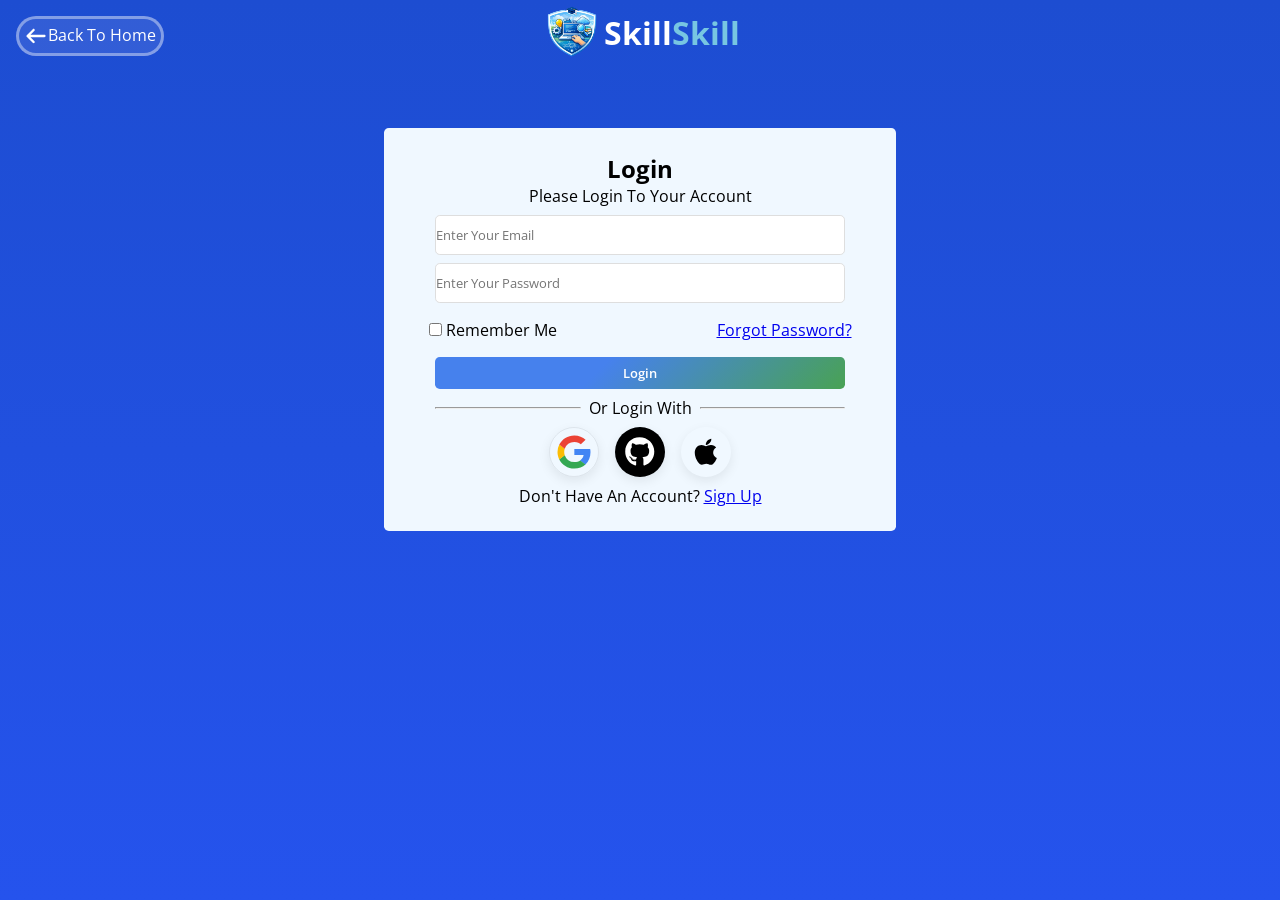
==== authentication/login.html @ 184a4eed "first commit" ====
<!doctype html>
<html lang="en">
  <head>
    <meta charset="UTF-8" />
    <meta name="viewport" content="width=device-width, initial-scale=1.0" />
    <link rel="icon" href="../assets/LogoNavbar.png" />

    <link rel="stylesheet" href="../css/app.css">
    <link rel="stylesheet" href="../css/auth.css">
    <title>Sign in</title>

  </head>
  <body>
    <header>
      <a href="../index.html">
        <div>

          <svg xmlns="http://www.w3.org/2000/svg" viewBox="0 0 640 640"><!--!Font Awesome Free v7.2.0 by @fontawesome - https://fontawesome.com License - https://fontawesome.com/license/free Copyright 2026 Fonticons, Inc.--><path d="M73.4 297.4C60.9 309.9 60.9 330.2 73.4 342.7L233.4 502.7C245.9 515.2 266.2 515.2 278.7 502.7C291.2 490.2 291.2 469.9 278.7 457.4L173.3 352L544 352C561.7 352 576 337.7 576 320C576 302.3 561.7 288 544 288L173.3 288L278.7 182.6C291.2 170.1 291.2 149.8 278.7 137.3C266.2 124.8 245.9 124.8 233.4 137.3L73.4 297.3z"/></svg>
          <p>Back to Home</p>
        </div>
      </a>
         <div class="authTitle">
            <img
              class="navLogo"
              src="../assets/footer/LogoTransparent.png"
              alt=""
            />
            <h1>
              <span class="span1FooterTitle">Skill</span
              ><span class="span2FooterTitle">Skill</span>
            </h1>
          </div>
    </header>
    <main>
      <section id="loginForm">
        <h2 class="loginTitle"">Login</h2>
        <p class="loginParagraf">Please login to your account</p>
        <form action="post">
          <div>
            <!-- <label for="email"> name </label> -->
            <input class="inp" type="text" name="" id="name" placeholder="Enter Your Email"/>
          </div>
          <div>
            <!-- <label for="name"> Password </label> -->
            <input class="inp" type="text" name="" id="name" placeholder="Enter Your Password" />
          </div>
          <div class="loginFlex1">
            <div>
              <input type="checkbox" name="rememberMe" id="rememberMe" />
              <label for="rememberMe">Remember Me</label>
            </div>
            <a href="#">Forgot Password?</a>
          </div>

          <div >
            <button class="btnLogin" type="button">Login</button>
          </div>
        </form>
        <div class="loginFlex2">
          <hr />
          <p>or login with</p>
          <hr />
        </div>
        <div class="altLogin">
        <a href="" class="googleIcon shadow">
          <svg height="1em" style="flex:none;line-height:1" viewBox="0 0 24 24" width="1em" xmlns="http://www.w3.org/2000/svg"><path d="M23 12.245c0-.905-.075-1.565-.236-2.25h-10.54v4.083h6.186c-.124 1.014-.797 2.542-2.294 3.569l-.021.136 3.332 2.53.23.022C21.779 18.417 23 15.593 23 12.245z" fill="#4285F4"></path><path d="M12.225 23c3.03 0 5.574-.978 7.433-2.665l-3.542-2.688c-.948.648-2.22 1.1-3.891 1.1a6.745 6.745 0 01-6.386-4.572l-.132.011-3.465 2.628-.045.124C4.043 20.531 7.835 23 12.225 23z" fill="#34A853"></path><path d="M5.84 14.175A6.65 6.65 0 015.463 12c0-.758.138-1.491.361-2.175l-.006-.147-3.508-2.67-.115.054A10.831 10.831 0 001 12c0 1.772.436 3.447 1.197 4.938l3.642-2.763z" fill="#FBBC05"></path><path d="M12.225 5.253c2.108 0 3.529.892 4.34 1.638l3.167-3.031C17.787 2.088 15.255 1 12.225 1 7.834 1 4.043 3.469 2.197 7.062l3.63 2.763a6.77 6.77 0 016.398-4.572z" fill="#EB4335"></path></svg>
        </a>
        <a href="" class="githubIcon shadow">
          <svg xmlns="http://www.w3.org/2000/svg" viewBox="0 0 640 640"><path d="M237.9 461.4C237.9 463.4 235.6 465 232.7 465C229.4 465.3 227.1 463.7 227.1 461.4C227.1 459.4 229.4 457.8 232.3 457.8C235.3 457.5 237.9 459.1 237.9 461.4zM206.8 456.9C206.1 458.9 208.1 461.2 211.1 461.8C213.7 462.8 216.7 461.8 217.3 459.8C217.9 457.8 216 455.5 213 454.6C210.4 453.9 207.5 454.9 206.8 456.9zM251 455.2C248.1 455.9 246.1 457.8 246.4 460.1C246.7 462.1 249.3 463.4 252.3 462.7C255.2 462 257.2 460.1 256.9 458.1C256.6 456.2 253.9 454.9 251 455.2zM316.8 72C178.1 72 72 177.3 72 316C72 426.9 141.8 521.8 241.5 555.2C254.3 557.5 258.8 549.6 258.8 543.1C258.8 536.9 258.5 502.7 258.5 481.7C258.5 481.7 188.5 496.7 173.8 451.9C173.8 451.9 162.4 422.8 146 415.3C146 415.3 123.1 399.6 147.6 399.9C147.6 399.9 172.5 401.9 186.2 425.7C208.1 464.3 244.8 453.2 259.1 446.6C261.4 430.6 267.9 419.5 275.1 412.9C219.2 406.7 162.8 398.6 162.8 302.4C162.8 274.9 170.4 261.1 186.4 243.5C183.8 237 175.3 210.2 189 175.6C209.9 169.1 258 202.6 258 202.6C278 197 299.5 194.1 320.8 194.1C342.1 194.1 363.6 197 383.6 202.6C383.6 202.6 431.7 169 452.6 175.6C466.3 210.3 457.8 237 455.2 243.5C471.2 261.2 481 275 481 302.4C481 398.9 422.1 406.6 366.2 412.9C375.4 420.8 383.2 435.8 383.2 459.3C383.2 493 382.9 534.7 382.9 542.9C382.9 549.4 387.5 557.3 400.2 555C500.2 521.8 568 426.9 568 316C568 177.3 455.5 72 316.8 72zM169.2 416.9C167.9 417.9 168.2 420.2 169.9 422.1C171.5 423.7 173.8 424.4 175.1 423.1C176.4 422.1 176.1 419.8 174.4 417.9C172.8 416.3 170.5 415.6 169.2 416.9zM158.4 408.8C157.7 410.1 158.7 411.7 160.7 412.7C162.3 413.7 164.3 413.4 165 412C165.7 410.7 164.7 409.1 162.7 408.1C160.7 407.5 159.1 407.8 158.4 408.8zM190.8 444.4C189.2 445.7 189.8 448.7 192.1 450.6C194.4 452.9 197.3 453.2 198.6 451.6C199.9 450.3 199.3 447.3 197.3 445.4C195.1 443.1 192.1 442.8 190.8 444.4zM179.4 429.7C177.8 430.7 177.8 433.3 179.4 435.6C181 437.9 183.7 438.9 185 437.9C186.6 436.6 186.6 434 185 431.7C183.6 429.4 181 428.4 179.4 429.7z"/></svg>
        </a>
        <a href="" class="appleIcon shadow">
          <svg xmlns="http://www.w3.org/2000/svg" viewBox="0 0 640 640"><!--!Font Awesome Free v7.2.0 by @fontawesome - https://fontawesome.com License - https://fontawesome.com/license/free Copyright 2026 Fonticons, Inc.--><path d="M447.1 332.7C446.9 296 463.5 268.3 497.1 247.9C478.3 221 449.9 206.2 412.4 203.3C376.9 200.5 338.1 224 323.9 224C308.9 224 274.5 204.3 247.5 204.3C191.7 205.2 132.4 248.8 132.4 337.5C132.4 363.7 137.2 390.8 146.8 418.7C159.6 455.4 205.8 545.4 254 543.9C279.2 543.3 297 526 329.8 526C361.6 526 378.1 543.9 406.2 543.9C454.8 543.2 496.6 461.4 508.8 424.6C443.6 393.9 447.1 334.6 447.1 332.7zM390.5 168.5C417.8 136.1 415.3 106.6 414.5 96C390.4 97.4 362.5 112.4 346.6 130.9C329.1 150.7 318.8 175.2 321 202.8C347.1 204.8 370.9 191.4 390.5 168.5z"/></svg>
        </a>
        </div>
        <div>
          
          <p>Don't have an Account? <a href="../authentication/register.html">Sign up</a></p>
        </div>
      </section>
    </main>
  </body>
</html>
---- css/app.css ----
@import url("https://fonts.googleapis.com/css2?family=Inter:ital,opsz,wght@0,14..32,  100..900;1,14..32,100..900&family=Open+Sans:ital,wght@0,300..800;1,300..800&display=swap");
* {
  margin: 0;
  padding: 0;
  font-family: "Segoe UI", "Open Sans", sans-serif;
  box-sizing: border-box;
  text-transform: capitalize;
}

.shadow {
  box-shadow: 0 4px 12px rgba(0, 0, 0, 0.08);
}
---- css/auth.css ----
html {
  background: linear-gradient(180deg, #1d4dd1, #2553ed);
  height: 100vh;
}
.authTitle {
  display: flex;
  justify-content: center;
}
.authTitle h1 {
  margin: auto 0;
}
.span1FooterTitle {
  color: rgb(255, 255, 255);
}
.span2FooterTitle {
  color: #77c6e2;
}
.navLogo {
  width: 5%;
}
header a {
  position: absolute;
  top: 1rem;
  left: 1rem;
  padding: 0.3rem;
  background-color: #ffffff18;
  border: #ffffff66 solid;
  text-decoration: none;
  border-radius: 1.5rem;
}
header a div {
  display: flex;
}
header a svg {
  width: 1.5rem;
  fill: #ffffff;
  /* border:solid; */
  text-decoration: none;
}
header a p {
  color: #ffffff;
}
/* Login Style */
#loginForm {
  background-color: aliceblue;
  border-radius: 0.3rem;
  margin: 4rem auto;
  padding: 1.5rem 0;
  width: 40%;
  text-align: center;
  /* border: solid; */
}

#loginForm form div {
  margin: 0.5rem 0;
  /* border: solid; */
}
.inp {
  width: 80%;
  height: 2.5rem;
  border-radius: 0.3rem;
  border: 1.5px solid #dedede;
  /* border: solid; */
}
.loginFlex1 {
  display: flex;
  justify-content: center;

  gap: 10rem;
}
.btnLogin {
  width: 80%;
  background-image: linear-gradient(135deg, #4681ed 40%, #49a254);
  color: #ffffff;
  font-weight: 600;
  height: 2rem;
  border-radius: 0.3rem;
  border: none;
}
.loginFlex1 a {
  margin: auto 0;
}
.loginFlex2 {
  display: flex;
  justify-content: center;
  gap: 0.5rem;
  /* border: solid; */
}
.loginFlex2 hr {
  width: 9.1rem;
  margin: auto 0;
  height: 0%;
}
.altLogin {
  display: flex;
  justify-content: center;
  gap: 1rem;
  margin: 0.5rem 0;
}
.altLogin a {
  width: 50px;
  height: 50px;
  text-decoration: none;
  color: white;
  display: flex;
  align-items: center;
  justify-content: center;
  border-radius: 50%;
}
.altLogin a svg {
  width: 75%;
  height: 75%;
}
.googleIcon {
  border: 0.1rem solid rgba(0, 0, 0, 0.08);
}
.githubIcon {
  background-color: #000000;
}
.githubIcon svg {
  fill: #ffffff;
}

/* End Login Style */

/* Register Style */
.RegisterFlex1 {
  display: flex;
  justify-content: center;
  gap: 0.5rem;
  /* border: solid; */
}
.RegisterFlex1 hr {
  width: 11.6rem;
  margin: auto 0;
  height: 0%;
}
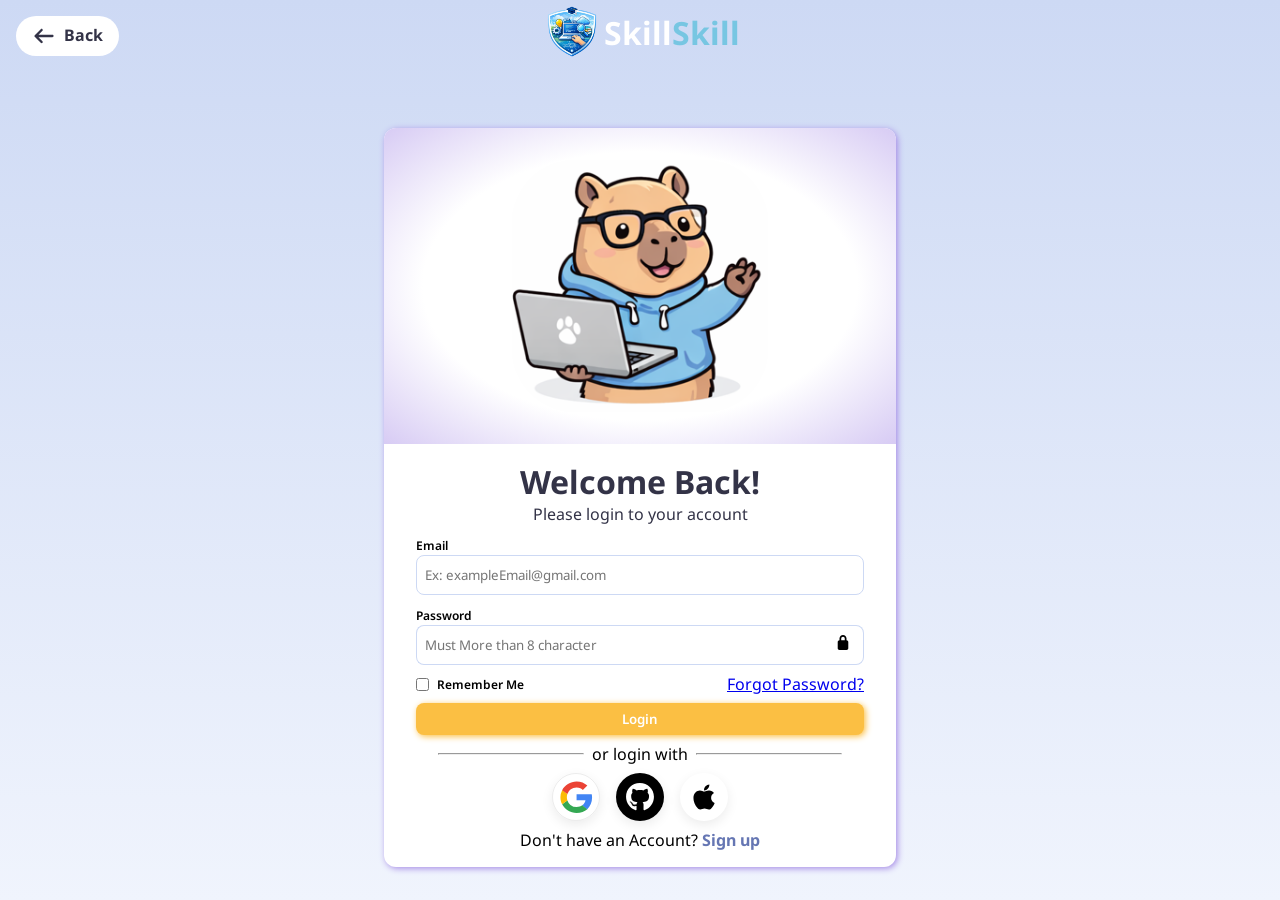
==== commit 40de699c: "redesign" ====
--- a/authentication/login.html
+++ b/authentication/login.html
@@ -5,46 +5,84 @@
     <meta name="viewport" content="width=device-width, initial-scale=1.0" />
     <link rel="icon" href="../assets/LogoNavbar.png" />
 
-    <link rel="stylesheet" href="../css/app.css">
-    <link rel="stylesheet" href="../css/auth.css">
+    <link rel="stylesheet" href="../css/app.css" />
+    <link rel="stylesheet" href="../css/auth.css" />
+    <script src="../js/formLoginValidation.js" defer></script>
     <title>Sign in</title>
-
   </head>
   <body>
     <header>
       <a href="../index.html">
         <div>
-
-          <svg xmlns="http://www.w3.org/2000/svg" viewBox="0 0 640 640"><!--!Font Awesome Free v7.2.0 by @fontawesome - https://fontawesome.com License - https://fontawesome.com/license/free Copyright 2026 Fonticons, Inc.--><path d="M73.4 297.4C60.9 309.9 60.9 330.2 73.4 342.7L233.4 502.7C245.9 515.2 266.2 515.2 278.7 502.7C291.2 490.2 291.2 469.9 278.7 457.4L173.3 352L544 352C561.7 352 576 337.7 576 320C576 302.3 561.7 288 544 288L173.3 288L278.7 182.6C291.2 170.1 291.2 149.8 278.7 137.3C266.2 124.8 245.9 124.8 233.4 137.3L73.4 297.3z"/></svg>
-          <p>Back to Home</p>
+          <svg xmlns="http://www.w3.org/2000/svg" viewBox="0 0 640 640">
+            <!--!Font Awesome Free v7.2.0 by @fontawesome - https://fontawesome.com License - https://fontawesome.com/license/free Copyright 2026 Fonticons, Inc.-->
+            <path
+              d="M73.4 297.4C60.9 309.9 60.9 330.2 73.4 342.7L233.4 502.7C245.9 515.2 266.2 515.2 278.7 502.7C291.2 490.2 291.2 469.9 278.7 457.4L173.3 352L544 352C561.7 352 576 337.7 576 320C576 302.3 561.7 288 544 288L173.3 288L278.7 182.6C291.2 170.1 291.2 149.8 278.7 137.3C266.2 124.8 245.9 124.8 233.4 137.3L73.4 297.3z"
+            />
+          </svg>
+          <p>Back</p>
         </div>
       </a>
-         <div class="authTitle">
-            <img
-              class="navLogo"
-              src="../assets/footer/LogoTransparent.png"
-              alt=""
-            />
-            <h1>
-              <span class="span1FooterTitle">Skill</span
-              ><span class="span2FooterTitle">Skill</span>
-            </h1>
-          </div>
+      <div class="authTitle">
+        <img
+          class="navLogo"
+          src="../assets/footer/LogoTransparent.png"
+          alt=""
+        />
+        <h1>
+          <span class="span1FooterTitle">Skill</span
+          ><span class="span2FooterTitle">Skill</span>
+        </h1>
+      </div>
     </header>
     <main>
       <section id="loginForm">
-        <h2 class="loginTitle"">Login</h2>
+        <div class="img">
+          <img src="../assets/maskot/capy (12).png" alt="">
+        </div>
+        <h2 class="loginTitle">Welcome Back!</h2>
         <p class="loginParagraf">Please login to your account</p>
-        <form action="post">
-          <div>
-            <!-- <label for="email"> name </label> -->
-            <input class="inp" type="text" name="" id="name" placeholder="Enter Your Email"/>
+        <form action="post" id="formLogin">
+          <div class="inpDiv">
+            <label for="email"> Email </label>
+            <input
+              class="inp"
+              type="text"
+              id="email"
+              placeholder="Ex: exampleEmail@gmail.com"
+            />
+            <p class="errMessage" id="errMsg"></p>
           </div>
-          <div>
-            <!-- <label for="name"> Password </label> -->
-            <input class="inp" type="text" name="" id="name" placeholder="Enter Your Password" />
+
+          <div class="inpDiv">
+            <label for="password">Password</label>
+            <div class="passwordForm">
+
+              <input
+                class="inp"
+                type="password"
+                name="password"
+                id="password"
+                placeholder="Must More than 8 character"
+              />
+              <button class="btnHidden" id="btnHidden" type="button">
+                <svg xmlns="http://www.w3.org/2000/svg" viewBox="0 0 640 640">
+                  <path
+                    d="M256 160L256 224L384 224L384 160C384 124.7 355.3 96 320 96C284.7 96 256 124.7 256 160zM192 224L192 160C192 89.3 249.3 32 320 32C390.7 32 448 89.3 448 160L448 224C483.3 224 512 252.7 512 288L512 512C512 547.3 483.3 576 448 576L192 576C156.7 576 128 547.3 128 512L128 288C128 252.7 156.7 224 192 224z"
+                  />
+                </svg>
+              </button>
+              <button class="btnNonHidden" id="btnNonHidden" type="button">
+                <svg xmlns="http://www.w3.org/2000/svg" viewBox="0 0 640 640">
+                  <path
+                    d="M416 160C416 124.7 444.7 96 480 96C515.3 96 544 124.7 544 160L544 192C544 209.7 558.3 224 576 224C593.7 224 608 209.7 608 192L608 160C608 89.3 550.7 32 480 32C409.3 32 352 89.3 352 160L352 224L192 224C156.7 224 128 252.7 128 288L128 512C128 547.3 156.7 576 192 576L448 576C483.3 576 512 547.3 512 512L512 288C512 252.7 483.3 224 448 224L416 224L416 160z"
+                  />
+                </svg>
+              </button>
+            </div>
+            <p class="errMessage" id="errMsg"></p>
           </div>
-          <div class="loginFlex1">
+          <div class="loginFlex1 inpDiv">
             <div>
               <input type="checkbox" name="rememberMe" id="rememberMe" />
               <label for="rememberMe">Remember Me</label>
@@ -52,8 +90,10 @@
             <a href="#">Forgot Password?</a>
           </div>
 
-          <div >
-            <button class="btnLogin" type="button">Login</button>
+          <div class="inpDiv">
+            <button class="btnLogin btnHover" id="btnLogin" type="submit">
+              Login
+            </button>
           </div>
         </form>
         <div class="loginFlex2">
@@ -62,19 +102,55 @@
           <hr />
         </div>
         <div class="altLogin">
-        <a href="" class="googleIcon shadow">
-          <svg height="1em" style="flex:none;line-height:1" viewBox="0 0 24 24" width="1em" xmlns="http://www.w3.org/2000/svg"><path d="M23 12.245c0-.905-.075-1.565-.236-2.25h-10.54v4.083h6.186c-.124 1.014-.797 2.542-2.294 3.569l-.021.136 3.332 2.53.23.022C21.779 18.417 23 15.593 23 12.245z" fill="#4285F4"></path><path d="M12.225 23c3.03 0 5.574-.978 7.433-2.665l-3.542-2.688c-.948.648-2.22 1.1-3.891 1.1a6.745 6.745 0 01-6.386-4.572l-.132.011-3.465 2.628-.045.124C4.043 20.531 7.835 23 12.225 23z" fill="#34A853"></path><path d="M5.84 14.175A6.65 6.65 0 015.463 12c0-.758.138-1.491.361-2.175l-.006-.147-3.508-2.67-.115.054A10.831 10.831 0 001 12c0 1.772.436 3.447 1.197 4.938l3.642-2.763z" fill="#FBBC05"></path><path d="M12.225 5.253c2.108 0 3.529.892 4.34 1.638l3.167-3.031C17.787 2.088 15.255 1 12.225 1 7.834 1 4.043 3.469 2.197 7.062l3.63 2.763a6.77 6.77 0 016.398-4.572z" fill="#EB4335"></path></svg>
-        </a>
-        <a href="" class="githubIcon shadow">
-          <svg xmlns="http://www.w3.org/2000/svg" viewBox="0 0 640 640"><path d="M237.9 461.4C237.9 463.4 235.6 465 232.7 465C229.4 465.3 227.1 463.7 227.1 461.4C227.1 459.4 229.4 457.8 232.3 457.8C235.3 457.5 237.9 459.1 237.9 461.4zM206.8 456.9C206.1 458.9 208.1 461.2 211.1 461.8C213.7 462.8 216.7 461.8 217.3 459.8C217.9 457.8 216 455.5 213 454.6C210.4 453.9 207.5 454.9 206.8 456.9zM251 455.2C248.1 455.9 246.1 457.8 246.4 460.1C246.7 462.1 249.3 463.4 252.3 462.7C255.2 462 257.2 460.1 256.9 458.1C256.6 456.2 253.9 454.9 251 455.2zM316.8 72C178.1 72 72 177.3 72 316C72 426.9 141.8 521.8 241.5 555.2C254.3 557.5 258.8 549.6 258.8 543.1C258.8 536.9 258.5 502.7 258.5 481.7C258.5 481.7 188.5 496.7 173.8 451.9C173.8 451.9 162.4 422.8 146 415.3C146 415.3 123.1 399.6 147.6 399.9C147.6 399.9 172.5 401.9 186.2 425.7C208.1 464.3 244.8 453.2 259.1 446.6C261.4 430.6 267.9 419.5 275.1 412.9C219.2 406.7 162.8 398.6 162.8 302.4C162.8 274.9 170.4 261.1 186.4 243.5C183.8 237 175.3 210.2 189 175.6C209.9 169.1 258 202.6 258 202.6C278 197 299.5 194.1 320.8 194.1C342.1 194.1 363.6 197 383.6 202.6C383.6 202.6 431.7 169 452.6 175.6C466.3 210.3 457.8 237 455.2 243.5C471.2 261.2 481 275 481 302.4C481 398.9 422.1 406.6 366.2 412.9C375.4 420.8 383.2 435.8 383.2 459.3C383.2 493 382.9 534.7 382.9 542.9C382.9 549.4 387.5 557.3 400.2 555C500.2 521.8 568 426.9 568 316C568 177.3 455.5 72 316.8 72zM169.2 416.9C167.9 417.9 168.2 420.2 169.9 422.1C171.5 423.7 173.8 424.4 175.1 423.1C176.4 422.1 176.1 419.8 174.4 417.9C172.8 416.3 170.5 415.6 169.2 416.9zM158.4 408.8C157.7 410.1 158.7 411.7 160.7 412.7C162.3 413.7 164.3 413.4 165 412C165.7 410.7 164.7 409.1 162.7 408.1C160.7 407.5 159.1 407.8 158.4 408.8zM190.8 444.4C189.2 445.7 189.8 448.7 192.1 450.6C194.4 452.9 197.3 453.2 198.6 451.6C199.9 450.3 199.3 447.3 197.3 445.4C195.1 443.1 192.1 442.8 190.8 444.4zM179.4 429.7C177.8 430.7 177.8 433.3 179.4 435.6C181 437.9 183.7 438.9 185 437.9C186.6 436.6 186.6 434 185 431.7C183.6 429.4 181 428.4 179.4 429.7z"/></svg>
-        </a>
-        <a href="" class="appleIcon shadow">
-          <svg xmlns="http://www.w3.org/2000/svg" viewBox="0 0 640 640"><!--!Font Awesome Free v7.2.0 by @fontawesome - https://fontawesome.com License - https://fontawesome.com/license/free Copyright 2026 Fonticons, Inc.--><path d="M447.1 332.7C446.9 296 463.5 268.3 497.1 247.9C478.3 221 449.9 206.2 412.4 203.3C376.9 200.5 338.1 224 323.9 224C308.9 224 274.5 204.3 247.5 204.3C191.7 205.2 132.4 248.8 132.4 337.5C132.4 363.7 137.2 390.8 146.8 418.7C159.6 455.4 205.8 545.4 254 543.9C279.2 543.3 297 526 329.8 526C361.6 526 378.1 543.9 406.2 543.9C454.8 543.2 496.6 461.4 508.8 424.6C443.6 393.9 447.1 334.6 447.1 332.7zM390.5 168.5C417.8 136.1 415.3 106.6 414.5 96C390.4 97.4 362.5 112.4 346.6 130.9C329.1 150.7 318.8 175.2 321 202.8C347.1 204.8 370.9 191.4 390.5 168.5z"/></svg>
-        </a>
+          <a href="" class="googleIcon shadow">
+            <svg
+              height="1em"
+              style="flex: none; line-height: 1"
+              viewBox="0 0 24 24"
+              width="1em"
+              xmlns="http://www.w3.org/2000/svg"
+            >
+              <path
+                d="M23 12.245c0-.905-.075-1.565-.236-2.25h-10.54v4.083h6.186c-.124 1.014-.797 2.542-2.294 3.569l-.021.136 3.332 2.53.23.022C21.779 18.417 23 15.593 23 12.245z"
+                fill="#4285F4"
+              ></path>
+              <path
+                d="M12.225 23c3.03 0 5.574-.978 7.433-2.665l-3.542-2.688c-.948.648-2.22 1.1-3.891 1.1a6.745 6.745 0 01-6.386-4.572l-.132.011-3.465 2.628-.045.124C4.043 20.531 7.835 23 12.225 23z"
+                fill="#34A853"
+              ></path>
+              <path
+                d="M5.84 14.175A6.65 6.65 0 015.463 12c0-.758.138-1.491.361-2.175l-.006-.147-3.508-2.67-.115.054A10.831 10.831 0 001 12c0 1.772.436 3.447 1.197 4.938l3.642-2.763z"
+                fill="#FBBC05"
+              ></path>
+              <path
+                d="M12.225 5.253c2.108 0 3.529.892 4.34 1.638l3.167-3.031C17.787 2.088 15.255 1 12.225 1 7.834 1 4.043 3.469 2.197 7.062l3.63 2.763a6.77 6.77 0 016.398-4.572z"
+                fill="#EB4335"
+              ></path>
+            </svg>
+          </a>
+          <a href="" class="githubIcon shadow">
+            <svg xmlns="http://www.w3.org/2000/svg" viewBox="0 0 640 640">
+              <path
+                d="M237.9 461.4C237.9 463.4 235.6 465 232.7 465C229.4 465.3 227.1 463.7 227.1 461.4C227.1 459.4 229.4 457.8 232.3 457.8C235.3 457.5 237.9 459.1 237.9 461.4zM206.8 456.9C206.1 458.9 208.1 461.2 211.1 461.8C213.7 462.8 216.7 461.8 217.3 459.8C217.9 457.8 216 455.5 213 454.6C210.4 453.9 207.5 454.9 206.8 456.9zM251 455.2C248.1 455.9 246.1 457.8 246.4 460.1C246.7 462.1 249.3 463.4 252.3 462.7C255.2 462 257.2 460.1 256.9 458.1C256.6 456.2 253.9 454.9 251 455.2zM316.8 72C178.1 72 72 177.3 72 316C72 426.9 141.8 521.8 241.5 555.2C254.3 557.5 258.8 549.6 258.8 543.1C258.8 536.9 258.5 502.7 258.5 481.7C258.5 481.7 188.5 496.7 173.8 451.9C173.8 451.9 162.4 422.8 146 415.3C146 415.3 123.1 399.6 147.6 399.9C147.6 399.9 172.5 401.9 186.2 425.7C208.1 464.3 244.8 453.2 259.1 446.6C261.4 430.6 267.9 419.5 275.1 412.9C219.2 406.7 162.8 398.6 162.8 302.4C162.8 274.9 170.4 261.1 186.4 243.5C183.8 237 175.3 210.2 189 175.6C209.9 169.1 258 202.6 258 202.6C278 197 299.5 194.1 320.8 194.1C342.1 194.1 363.6 197 383.6 202.6C383.6 202.6 431.7 169 452.6 175.6C466.3 210.3 457.8 237 455.2 243.5C471.2 261.2 481 275 481 302.4C481 398.9 422.1 406.6 366.2 412.9C375.4 420.8 383.2 435.8 383.2 459.3C383.2 493 382.9 534.7 382.9 542.9C382.9 549.4 387.5 557.3 400.2 555C500.2 521.8 568 426.9 568 316C568 177.3 455.5 72 316.8 72zM169.2 416.9C167.9 417.9 168.2 420.2 169.9 422.1C171.5 423.7 173.8 424.4 175.1 423.1C176.4 422.1 176.1 419.8 174.4 417.9C172.8 416.3 170.5 415.6 169.2 416.9zM158.4 408.8C157.7 410.1 158.7 411.7 160.7 412.7C162.3 413.7 164.3 413.4 165 412C165.7 410.7 164.7 409.1 162.7 408.1C160.7 407.5 159.1 407.8 158.4 408.8zM190.8 444.4C189.2 445.7 189.8 448.7 192.1 450.6C194.4 452.9 197.3 453.2 198.6 451.6C199.9 450.3 199.3 447.3 197.3 445.4C195.1 443.1 192.1 442.8 190.8 444.4zM179.4 429.7C177.8 430.7 177.8 433.3 179.4 435.6C181 437.9 183.7 438.9 185 437.9C186.6 436.6 186.6 434 185 431.7C183.6 429.4 181 428.4 179.4 429.7z"
+              />
+            </svg>
+          </a>
+          <a href="" class="appleIcon shadow">
+            <svg xmlns="http://www.w3.org/2000/svg" viewBox="0 0 640 640">
+              <!--!Font Awesome Free v7.2.0 by @fontawesome - https://fontawesome.com License - https://fontawesome.com/license/free Copyright 2026 Fonticons, Inc.-->
+              <path
+                d="M447.1 332.7C446.9 296 463.5 268.3 497.1 247.9C478.3 221 449.9 206.2 412.4 203.3C376.9 200.5 338.1 224 323.9 224C308.9 224 274.5 204.3 247.5 204.3C191.7 205.2 132.4 248.8 132.4 337.5C132.4 363.7 137.2 390.8 146.8 418.7C159.6 455.4 205.8 545.4 254 543.9C279.2 543.3 297 526 329.8 526C361.6 526 378.1 543.9 406.2 543.9C454.8 543.2 496.6 461.4 508.8 424.6C443.6 393.9 447.1 334.6 447.1 332.7zM390.5 168.5C417.8 136.1 415.3 106.6 414.5 96C390.4 97.4 362.5 112.4 346.6 130.9C329.1 150.7 318.8 175.2 321 202.8C347.1 204.8 370.9 191.4 390.5 168.5z"
+              />
+            </svg>
+          </a>
         </div>
-        <div>
-          
-          <p>Don't have an Account? <a href="../authentication/register.html">Sign up</a></p>
+        <div class="confirm">
+          <p>
+            Don't have an Account?
+            <a class="SignUpLink" href="../authentication/register.html"
+              >Sign up</a
+            >
+          </p>
         </div>
       </section>
     </main>
--- a/css/app.css
+++ b/css/app.css
@@ -1,12 +1,410 @@
-@import url("https://fonts.googleapis.com/css2?family=Inter:ital,opsz,wght@0,14..32,  100..900;1,14..32,100..900&family=Open+Sans:ital,wght@0,300..800;1,300..800&display=swap");
-* {
-  margin: 0;
-  padding: 0;
-  font-family: "Segoe UI", "Open Sans", sans-serif;
-  box-sizing: border-box;
-  text-transform: capitalize;
-}
-
+@import "preset.css";
 .shadow {
   box-shadow: 0 4px 12px rgba(0, 0, 0, 0.08);
-}+}
+html {
+  scroll-behavior: smooth;
+}
+
+p {
+  text-transform: none;
+}
+main {
+  background-color: var(--base-color);
+}
+
+/*  Header Style */
+/* Navbar Style */
+nav {
+  background-color: var(--base-color);
+  display: flex;
+  position: fixed;
+  align-items: center;
+  /* border:solid; */
+  justify-content: space-between;
+  padding: 0 5rem;
+  width: 100%;
+}
+.navTitle {
+  display: flex;
+  align-items: center;
+  width: auto;
+}
+.navTitle h1 {
+  display: flex;
+  font-size: var(--h2-size);
+}
+
+.navLogo {
+  width: 4rem;
+}
+
+.span1NavTitle {
+  color: var(--primary-color);
+}
+.span2NavTitle {
+  color: var(--cta-color);
+}
+.navList {
+  /* border:solid; */
+
+  width: auto;
+  display: flex;
+  align-items: center;
+  gap: 3rem;
+}
+.navList > li {
+  list-style: none;
+}
+.navList > .navLink > a {
+  font-size: var(--h4-size);
+  color: var(--text-color);
+  font-weight: 500;
+  text-decoration: none;
+}
+.activeNavLink {
+  border-bottom: solid var(--primary-color);
+}
+
+.navBtnLink {
+  display: flex;
+  gap: 0.5rem;
+}
+.btn {
+  background-color: var(--cta-color);
+  padding: 0.45rem 1rem;
+  border-radius: var(--border-radius-btn);
+  font-weight: var(--bold-weight);
+  box-shadow: 0.1rem 0.1rem 0.4rem var(--cta-color);
+  color: var(--neutral-color);
+  text-decoration: none;
+  transition: ease-in-out 200ms;
+}
+
+.btnPrimary {
+  background-color: var(--primary-color);
+  padding: 0.45rem 1rem;
+  border-radius: var(--border-radius-btn);
+  font-weight: var(--bold-weight);
+  box-shadow: 0.1rem 0.1rem 0.4rem var(--primary-color);
+  color: var(--neutral-color);
+  text-decoration: none;
+  transition: ease-in-out 200ms;
+}
+
+.btnPrimary:hover {
+  background-color: var(--cta-hover-color);
+  box-shadow: 0.1rem 0.1rem 0.4rem var(--cta-hover-color);
+
+  transform: scale(1.03);
+}
+.btn:hover {
+  background-color: var(--cta-hover-color);
+  box-shadow: 0.1rem 0.1rem 0.4rem var(--cta-hover-color);
+
+  transform: scale(1.03);
+}
+#jumbotron {
+  background-image: linear-gradient(
+    180deg,
+    var(--cta-color),
+    var(--cta-soft-color)
+  );
+  padding: 5rem 5rem 3rem;
+  display: flex;
+  /* border: solid; */
+  justify-content: center;
+  gap: 2rem;
+}
+
+/* Footer */
+footer {
+  background: linear-gradient(180deg, var(--primary-color), var(--cta-color));
+  color: var(--neutral-color);
+  padding: 5rem 0px 7rem;
+}
+#footerInfo {
+  padding: 2rem 5rem 5rem;
+  background-image: linear-gradient(
+    180deg,
+    var(--base-color) 70%,
+    var(--primary-color) 130%
+  );
+  display: flex;
+  gap: 2rem;
+  flex-direction: column;
+  justify-content: space-between;
+  box-shadow: inset 0 4px 12px rgba(0, 0, 0, 0.08);
+}
+
+.span1FooterTitle {
+  color: var(--primary-color);
+}
+.span2FooterTitle {
+  color: var(--cta-color);
+}
+
+#footerInfo a {
+  color: #e3f2fd;
+}
+
+#footerInfo li {
+  list-style: none;
+}
+.info1 {
+  width: 50%;
+}
+.info2 {
+  display: flex;
+  gap: 6rem;
+  width: 50%;
+  justify-content: space-between;
+}
+
+.info2 li {
+  font-size: var(--h4-size);
+  color: var(--cta-hover-color);
+  margin-bottom: 0.5rem;
+  font-weight: var(--bold-weight);
+}
+
+.summary {
+  width: 100%;
+  display: flex;
+  flex-direction: row;
+  justify-content: space-between;
+}
+#footerInfo p {
+  color: var(--text-color);
+  font-weight: 500;
+}
+
+.footerTitle {
+  display: flex;
+  align-items: center;
+}
+.summary h1 {
+  font-size: var(--h2-size);
+}
+
+.summary p {
+  font-size: var(--paragraf-1);
+  text-align: justify;
+}
+#sendEmail {
+  box-shadow: inset 0 4px 12px var(--primary-color);
+  height: fit-content;
+  position: relative;
+  padding: 4rem 5rem;
+  display: flex;
+  justify-content: center;
+  box-shadow: 0 4px 12px rgba(0, 0, 0, 0.08);
+}
+.emailBox {
+  background-color: var(--base-color);
+  padding: 1rem;
+  width: 40%;
+  color: var(--text-color);
+  border-radius: 0.3rem;
+}
+
+.emailBox h3 {
+  font-size: var(--h4-size);
+}
+.emailBox p {
+  font-size: var(--paragraf-2);
+  margin-top: 0.3rem;
+  text-align: justify;
+}
+.emailBox form div {
+  display: flex;
+  margin-top: 1rem;
+}
+
+.emailBox form div button {
+  width: 30%;
+  background-color: var(--cta-color);
+  border: none;
+  font-size: var(--paragraf-1);
+  font-weight: var(--bold-weight);
+  color: var(--neutral-color);
+  border-top-right-radius: var(--border-radius-btn);
+  border-bottom-right-radius: var(--border-radius-btn);
+}
+.emailBox form div button:hover {
+  background-color: var(--cta-hover-color);
+  box-shadow: 0.1rem 0.1rem 0.4rem var(--cta-hover-color);
+
+  transform: scale(1.03);
+}
+.inp:focus {
+  border: 0.125rem solid var(--cta-color);
+  outline: none;
+  /* border: solid; */
+}
+.inp:focus::placeholder {
+  color: transparent;
+  transition: ease-in-out 200ms;
+}
+.emailForm {
+  display: flex;
+}
+.emailForm input {
+  border-right: none;
+  border-top-right-radius: 0;
+  border-bottom-right-radius: 0;
+}
+
+.licenseInfo {
+  width: 60%;
+  /* border: solid; */
+  padding: 1rem 2rem;
+}
+.licenseInfo hr {
+  margin: 0.5rem 0;
+  opacity: 0.2;
+}
+
+.licenseInfo .socialMedia {
+  display: flex;
+  gap: 0.5rem;
+}
+
+.copyright {
+  font-size: var(--paragraf-1);
+}
+.licenseInfo .socialMedia a {
+  /* background-color: red; */
+  width: 60px;
+  height: 60px;
+  text-decoration: none;
+  color: white;
+  display: flex;
+  align-items: center;
+  justify-content: center;
+  border-radius: 50%;
+}
+.instagramLogo {
+  background-image: linear-gradient(225deg, purple 20%, red, yellow 90%);
+}
+.youTubeLogo {
+  background-color: red;
+}
+.facebookLogo {
+  background-color: #3568e8;
+}
+.inp {
+  width: 100%;
+  height: 2.5rem;
+  border-radius: var(--border-radius-btn);
+  border: 1.5px solid var(--cta-soft-color);
+  transition: ease-in-out 200ms;
+  padding-left: var(--border-radius-btn);
+  /* border: solid; */
+}
+.licenseInfo .socialMedia svg {
+  width: 75%;
+  height: 75%;
+  fill: #f6f6f6;
+}
+
+.toTop {
+  border-radius: 50%;
+  position: absolute;
+  bottom: 2rem;
+  right: 6rem;
+  text-decoration: none;
+}
+.toTop svg {
+  width: 3rem;
+  /* border: solid; */
+  display: flex;
+  fill: #245ecb;
+  margin: auto;
+}
+.toTop div {
+  padding: 0.75rem 0;
+  border-radius: 50%;
+  height: 6.5rem;
+  background-color: #f6f6f6;
+  width: 6.5rem;
+}
+.toTop p {
+  text-align: center;
+  text-transform: none;
+  color: var(--text-color);
+  font-size: var(--paragraf-1);
+  font-weight: var(--bold-weight);
+  /* border: solid; */
+}
+
+@media (max-width: 1024px) {
+  .signUp {
+    display: none;
+  }
+
+  .licenseInfo {
+    width: 50%;
+  }
+  .emailBox {
+    width: 50%;
+  }
+
+  .info2 {
+    flex-direction: column;
+    gap: 0.5rem;
+    width: 30%;
+    padding-left: 2rem;
+    border-top-left-radius: var(--border-radius-btn);
+    border-bottom-left-radius: var(--border-radius-btn);
+    border-left: 0.3rem solid var(--cta-color);
+  }
+  .summary {
+    justify-content: space-between;
+    gap: 2rem;
+  }
+}
+@media (max-width: 864px) {
+  .navTitle h1 {
+    display: none;
+  }
+}
+
+@media (max-width: 700px) {
+  
+  #sendEmail {
+    flex-direction: column;
+    align-items: center;
+  }
+  .licenseInfo {
+    width: 100%;
+  }
+  .emailBox {
+    width: 100%;
+  }
+  #footerInfo {
+    flex-direction: column;
+    gap: 1rem;
+  }
+  .info1 {
+    width: 100%;
+  }
+  .info2 {
+    width: 100%;
+    flex-direction: row;
+    border: none;
+    justify-content: space-between;
+    padding: 0;
+  }
+  .summary {
+    width: 100%;
+    gap: 3rem;
+    flex-direction: column;
+  }
+  nav {
+    position: fixed;
+    bottom: 0;
+    left: 0;
+    right: 0;
+  }
+}
--- a/css/auth.css
+++ b/css/auth.css
@@ -1,7 +1,17 @@
-html {
-  background: linear-gradient(180deg, #1d4dd1, #2553ed);
-  height: 100vh;
-}
+@import "preset.css";
+main {
+  background-color: #00000000;
+}
+body {
+  min-height: 100vh;
+  background-image: linear-gradient(
+    180deg,
+    var(--cta-soft-color),
+    var(--base-color)
+  );
+  background-repeat: no-repeat;
+}
+
 .authTitle {
   display: flex;
   justify-content: center;
@@ -10,7 +20,7 @@
   margin: auto 0;
 }
 .span1FooterTitle {
-  color: rgb(255, 255, 255);
+  color: var(--neutral-color);
 }
 .span2FooterTitle {
   color: #77c6e2;
@@ -22,60 +32,191 @@
   position: absolute;
   top: 1rem;
   left: 1rem;
-  padding: 0.3rem;
-  background-color: #ffffff18;
-  border: #ffffff66 solid;
+  padding: 0.5rem 1rem;
+  background-color: var(--neutral-color);
   text-decoration: none;
   border-radius: 1.5rem;
 }
 header a div {
+  gap: 0.5rem;
+  display: flex;
+}
+header h1 {
   display: flex;
 }
 header a svg {
   width: 1.5rem;
-  fill: #ffffff;
-  /* border:solid; */
+  fill: var(--text-color);
   text-decoration: none;
 }
 header a p {
-  color: #ffffff;
+  color: var(--text-color);
+  font-weight: 700;
 }
 /* Login Style */
 #loginForm {
-  background-color: aliceblue;
-  border-radius: 0.3rem;
+  background-color: var(--neutral-color);
+  border-radius: var(--border-radius);
   margin: 4rem auto;
-  padding: 1.5rem 0;
   width: 40%;
+  padding-bottom: 1rem;
+  box-shadow: 0.1rem 0.1rem 0.4rem var(--cta-color);
+}
+
+#loginForm .img {
+  background-image: radial-gradient(
+    var(--neutral-color) 60%,
+    var(--cta-color) 150%
+  );
+
+  padding: 2rem 0;
+  display: flex;
+  margin-bottom: 1rem;
+  flex-direction: column;
+  justify-content: center;
+  align-items: center;
+  border-top-left-radius: var(--border-radius);
+  border-top-right-radius: var(--border-radius);
+}
+#loginForm img {
+  border-radius: 4rem;
+  width: 50%;
+}
+.loginTitle,
+.loginParagraf {
   text-align: center;
+}
+label {
+  font-weight: var(--bold-weight);
+}
+.loginParagraf {
+  font-size: var(--paragraf-1);
+  color: var(--text-color);
+}
+
+.loginTitle {
+  font-size: var(--h2-size);
+  color: var(--text-color);
+}
+#loginForm form .inpDiv {
+  margin: 0.5rem 0;
+}
+.inp {
+  width: 100%;
+  height: 2.5rem;
+  border-radius: var(--border-radius-btn);
+  border: 1.5px solid var(--cta-soft-color);
+  transition: ease-in-out 200ms;
+  padding-left: var(--border-radius-btn);
   /* border: solid; */
 }
-
-#loginForm form div {
-  margin: 0.5rem 0;
+.inp:focus {
+  border: 0.125rem solid var(--cta-color);
+  outline: none;
   /* border: solid; */
 }
-.inp {
-  width: 80%;
-  height: 2.5rem;
-  border-radius: 0.3rem;
-  border: 1.5px solid #dedede;
+.inp:focus::placeholder {
+  color: transparent;
+  transition: ease-in-out 200ms;
+}
+#formLogin {
+  padding: 0 2rem;
+}
+
+label {
+  font-size: var(--border-radius);
+}
+.errMessage {
+  color: var(--danger-color);
+  font-size: var(--border-radius);
+  padding: 0 0.5rem;
+  text-align: justify;
+  display: none;
+}
+.errInp {
+  border: 0.125rem solid var(--danger-color);
+  outline: none;
   /* border: solid; */
 }
+.asideForm {
+  margin-bottom: 0.5rem;
+  display: flex;
+  justify-content: space-between;
+  align-items: center;
+}
+.dateBirthForm {
+  width: 50%;
+}
+input[type="radio"] {
+  width: 2rem;
+
+  border-color: var(--cta-soft-color);
+}
+input[type="radio"]:checked {
+  width: 2rem;
+}
+.genderForm {
+  border-top-left-radius: 8px;
+  border-bottom-left-radius: 8px;
+  border-left: solid var(--cta-color);
+  width: 10rem;
+}
+.labelGender {
+  padding: 0.25rem 0.5rem;
+}
+.genderForm .opt {
+  display: flex;
+  gap: 0.5rem;
+}
+
+.genderForm .opt div {
+  display: flex;
+}
 .loginFlex1 {
   display: flex;
-  justify-content: center;
-
-  gap: 10rem;
+  justify-content: space-between;
+}
+
+.loginFlex1 div {
+  width: 8rem;
+  display: flex;
+  align-items: center;
+  gap: 0.5rem;
+}
+.loginFlex1 a {
+  width: auto;
 }
 .btnLogin {
-  width: 80%;
-  background-image: linear-gradient(135deg, #4681ed 40%, #49a254);
+  width: 100%;
+  background: var(--secondary-color);
   color: #ffffff;
   font-weight: 600;
   height: 2rem;
-  border-radius: 0.3rem;
+  border-radius: var(--border-radius-btn);
   border: none;
+  box-shadow: 0.1rem 0.1rem 0.4rem var(--secondary-color);
+  transition: ease-in-out 200ms;
+}
+.btnLoginGoogle {
+  width: 100%;
+  background: var(--base-color);
+  color: var(--text-color);
+  font-weight: 600;
+  height: 2rem;
+  border-radius: var(--border-radius-btn);
+  border: none;
+  box-shadow: 0.1rem 0.1rem 0.4rem var(--cta-soft-color);
+  transition: ease-in-out 200ms;
+}
+
+.btnHover:hover {
+  filter: brightness(0.95);
+  transform: scale(1.02);
+}
+
+.btnDisable {
+  background: var(--cta-soft-color);
+  box-shadow: 0.1rem 0.1rem 0.4rem var(--cta-soft-color);
 }
 .loginFlex1 a {
   margin: auto 0;
@@ -98,8 +239,8 @@
   margin: 0.5rem 0;
 }
 .altLogin a {
-  width: 50px;
-  height: 50px;
+  width: 3rem;
+  height: 3rem;
   text-decoration: none;
   color: white;
   display: flex;
@@ -120,7 +261,16 @@
 .githubIcon svg {
   fill: #ffffff;
 }
-
+.confirm p {
+  text-align: center;
+}
+.SignUpLink {
+  margin: 0.5rem 0;
+  text-align: center;
+  text-decoration: none;
+  font-weight: 700;
+  color: var(--cta-hover-color);
+}
 /* End Login Style */
 
 /* Register Style */
@@ -135,3 +285,128 @@
   margin: auto 0;
   height: 0%;
 }
+.logInLink {
+  text-align: center;
+  text-decoration: none;
+  font-weight: 700;
+  color: var(--cta-hover-color);
+}
+.passwordForm {
+  display: flex;
+}
+.passwordForm input {
+  border-right: none;
+  border-top-right-radius: 0;
+  border-bottom-right-radius: 0;
+}
+.passwordForm button {
+  padding: 0 var(--border-radius-btn);
+  border: 1.5px solid var(--cta-soft-color);
+  border-left: none;
+  border-top-right-radius: var(--border-radius-btn);
+  border-bottom-right-radius: var(--border-radius-btn);
+
+  background-color: #ffffff;
+}
+
+.passwordForm button svg {
+  width: 1.5rem;
+
+  transition: ease-in-out 200ms;
+  padding: 0.2rem;
+}
+
+.passwordForm button svg:hover {
+  background-color: var(--cta-soft-color);
+  border-radius: var(--border-radius);
+}
+
+.passwordForm input:focus {
+  border-right: none;
+}
+.passwordForm .activebtn {
+  border: 0.125rem solid var(--cta-color);
+  border-left: none;
+}
+.btnNonHidden {
+  display: none;
+}
+
+.passwordForm .errBtn {
+  border: 0.125rem solid var(--danger-color);
+  border-left: none;
+}
+.altRegis {
+  margin: 0.5rem 2rem;
+}
+.confirmPasswordForm {
+  display: flex;
+}
+.confirmPasswordForm > input {
+  border-right: none;
+  border-top-right-radius: 0;
+  border-bottom-right-radius: 0;
+}
+.confirmPasswordForm > button {
+  padding: 0 var(--border-radius-btn);
+  border: 1.5px solid var(--cta-soft-color);
+  border-left: none;
+  border-top-right-radius: var(--border-radius-btn);
+  border-bottom-right-radius: var(--border-radius-btn);
+
+  background-color: #ffffff;
+}
+
+.confirmPasswordForm button svg {
+  width: 1.5rem;
+  transition: ease-in-out 200ms;
+  padding: 0.2rem;
+}
+
+.confirmPasswordForm button svg:hover {
+  background-color: var(--cta-soft-color);
+  border-radius: var(--border-radius);
+}
+
+.confirmPasswordForm input:focus {
+  border-right: none;
+}
+.confirmPasswordForm .activebtn {
+  border: 0.125rem solid var(--cta-color);
+  border-left: none;
+}
+
+.confirmPasswordForm .errBtn {
+  border: 0.125rem solid var(--danger-color);
+  border-left: none;
+}
+#formRegister {
+  padding: 0 2rem;
+}
+@media (max-width: 1024px) {
+  .asideForm {
+    flex-direction: column;
+  }
+  .dateBirthForm {
+    width: 100%;
+  }
+  .genderForm {
+    margin-top: 1rem;
+    width: 100%;
+    display: flex;
+    justify-content: space-between;
+    align-items: center;
+  }
+}
+
+@media (max-width: 864px) {
+  #loginForm {
+    width: 60%;
+  }
+}
+
+@media (max-width: 700px) {
+  #loginForm {
+    width: 80%;
+  }
+}
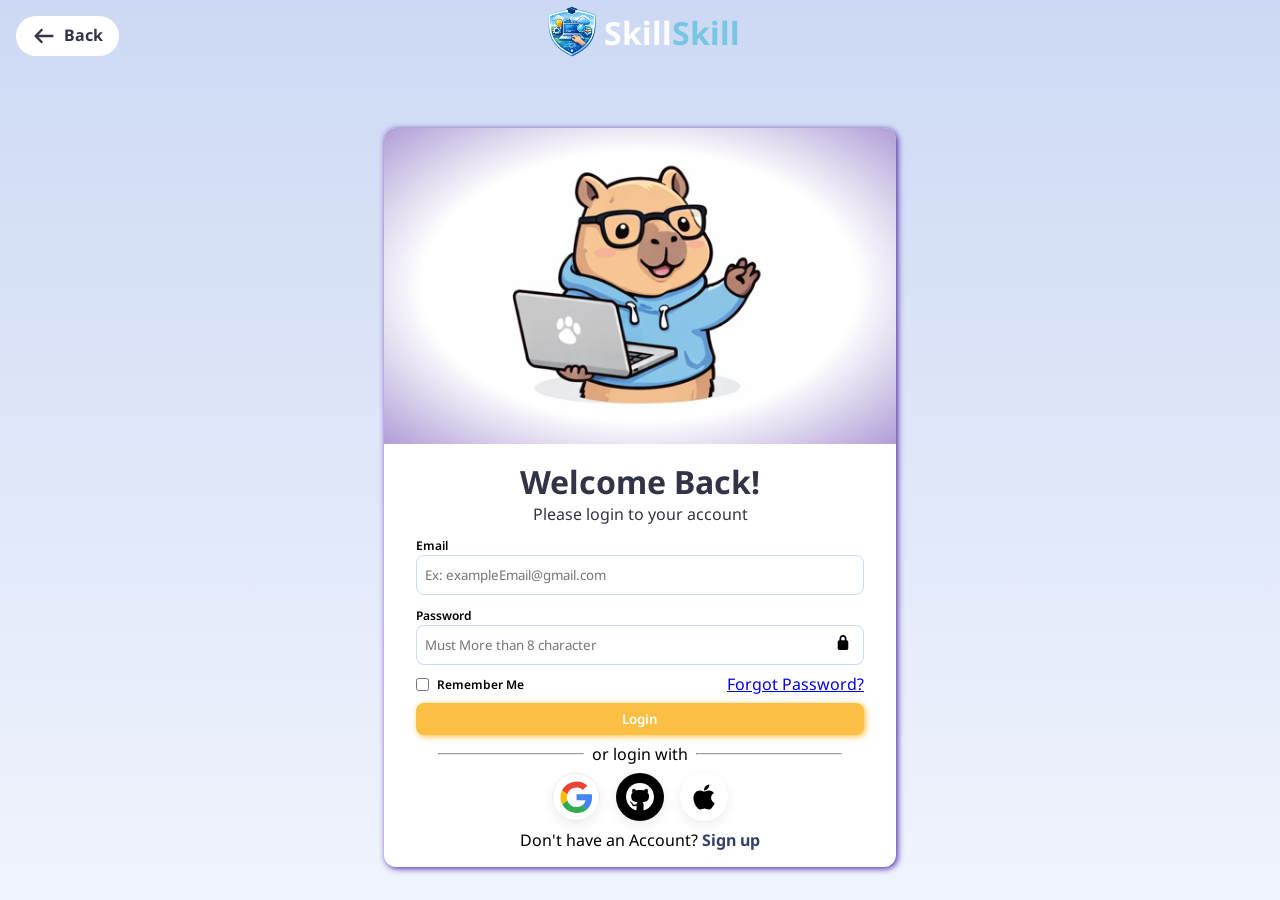
==== commit 3b8a3756: "fix" ====
--- a/authentication/login.html
+++ b/authentication/login.html
@@ -38,7 +38,7 @@
     <main>
       <section id="loginForm">
         <div class="img">
-          <img src="../assets/maskot/capy (12).png" alt="">
+          <img src="../assets/maskot/capy (12).webp" alt="">
         </div>
         <h2 class="loginTitle">Welcome Back!</h2>
         <p class="loginParagraf">Please login to your account</p>
--- a/css/app.css
+++ b/css/app.css
@@ -104,6 +104,37 @@
 
   transform: scale(1.03);
 }
+.hamburger {
+  display: none;
+
+  flex-direction: column;
+  gap: 0.35rem;
+
+  cursor: pointer;
+}
+
+.hamburger span {
+  width: 1.7rem;
+  height: 0.25rem;
+
+  background: var(--cta-hover-color);
+  border-radius: 2rem;
+
+  transition: 0.3s;
+}
+
+/* HAMBURGER ANIMATION */
+.hamburger.open span:nth-child(1) {
+  transform: rotate(45deg) translateY(13px);
+}
+
+.hamburger.open span:nth-child(2) {
+  opacity: 0;
+}
+
+.hamburger.open span:nth-child(3) {
+  transform: rotate(-45deg) translateY(-13px);
+}
 #jumbotron {
   background-image: linear-gradient(
     180deg,
@@ -144,30 +175,33 @@
   color: var(--cta-color);
 }
 
-#footerInfo a {
-  color: #e3f2fd;
-}
-
 #footerInfo li {
   list-style: none;
 }
 .info1 {
   width: 50%;
+  padding-right: 3rem;
 }
 .info2 {
   display: flex;
   gap: 6rem;
   width: 50%;
+  align-items: center;
   justify-content: space-between;
 }
 
 .info2 li {
-  font-size: var(--h4-size);
+  font-size: var(--paragraf-1);
   color: var(--cta-hover-color);
   margin-bottom: 0.5rem;
   font-weight: var(--bold-weight);
-}
-
+  transition: ease-in-out 300ms;
+  cursor: pointer;
+}
+.info2 li:hover {
+  color: var(--cta-color);
+  transform: scale(1.1);
+}
 .summary {
   width: 100%;
   display: flex;
@@ -204,6 +238,8 @@
   background-color: var(--base-color);
   padding: 1rem;
   width: 40%;
+  box-shadow: 0.1rem 0.1rem 0.4rem var(--neutral-color);
+
   color: var(--text-color);
   border-radius: 0.3rem;
 }
@@ -275,8 +311,8 @@
 }
 .licenseInfo .socialMedia a {
   /* background-color: red; */
-  width: 60px;
-  height: 60px;
+  width: 4rem;
+  height: 4rem;
   text-decoration: none;
   color: white;
   display: flex;
@@ -371,13 +407,63 @@
 }
 
 @media (max-width: 700px) {
-  
+  .navTitle h1 {
+    display: flex;
+  }
+  .signUp {
+    display: block;
+  }
+  .hamburger {
+    display: flex;
+    z-index: 100;
+  }
+
+  .navList {
+    position: absolute;
+    top: 100%;
+    right: 0;
+    width: 100%;
+    background: var(--neutral-color);
+    flex-direction: column;
+    align-items: center;
+    gap: 1.5rem;
+    padding: 2rem 6rem;
+    transform: translateY(-200%);
+    opacity: 0;
+    pointer-events: none;
+    transition: 0.4s;
+  }
+
+  .navList.active {
+    transform: translateY(0);
+    opacity: 1;
+    pointer-events: all;
+  }
+
+  .navBtnLink {
+    flex-direction: column;
+    width: 100%;
+    align-items: center;
+  }
+  .navBtnLink .btn {
+    width: 100%;
+    height: 4rem;
+    font-size: var(--h3-size);
+    display: flex;
+    justify-content: center;
+    align-items: center;
+  }
   #sendEmail {
     flex-direction: column;
     align-items: center;
+    padding-bottom: 8rem;
   }
   .licenseInfo {
     width: 100%;
+    text-align: center;
+  }
+  .licenseInfo .socialMedia {
+    justify-content: center;
   }
   .emailBox {
     width: 100%;
@@ -387,7 +473,13 @@
     gap: 1rem;
   }
   .info1 {
-    width: 100%;
+    padding: 0;
+    width: 100%;
+  }
+  .info1 .footerTitle {
+    display: flex;
+    justify-content: center;
+    margin-bottom: 2rem;
   }
   .info2 {
     width: 100%;
@@ -401,10 +493,28 @@
     gap: 3rem;
     flex-direction: column;
   }
+
+  .toTop {
+    width: fit-content;
+    left: 50%;
+    bottom: 1rem;
+    transform: translateX(-50%);
+  }
+}
+@media (max-width: 576px) {
   nav {
-    position: fixed;
-    bottom: 0;
-    left: 0;
-    right: 0;
-  }
-}
+    padding: 0 2rem;
+  }
+  .navList {
+    padding: 2rem;
+  }
+  #jumbotron {
+    padding: 5rem 2rem 3rem;
+  }
+  #footerInfo {
+    padding: 2rem 2rem 5rem;
+  }
+  #sendEmail {
+    padding: 2rem 2rem 8rem;
+  }
+}
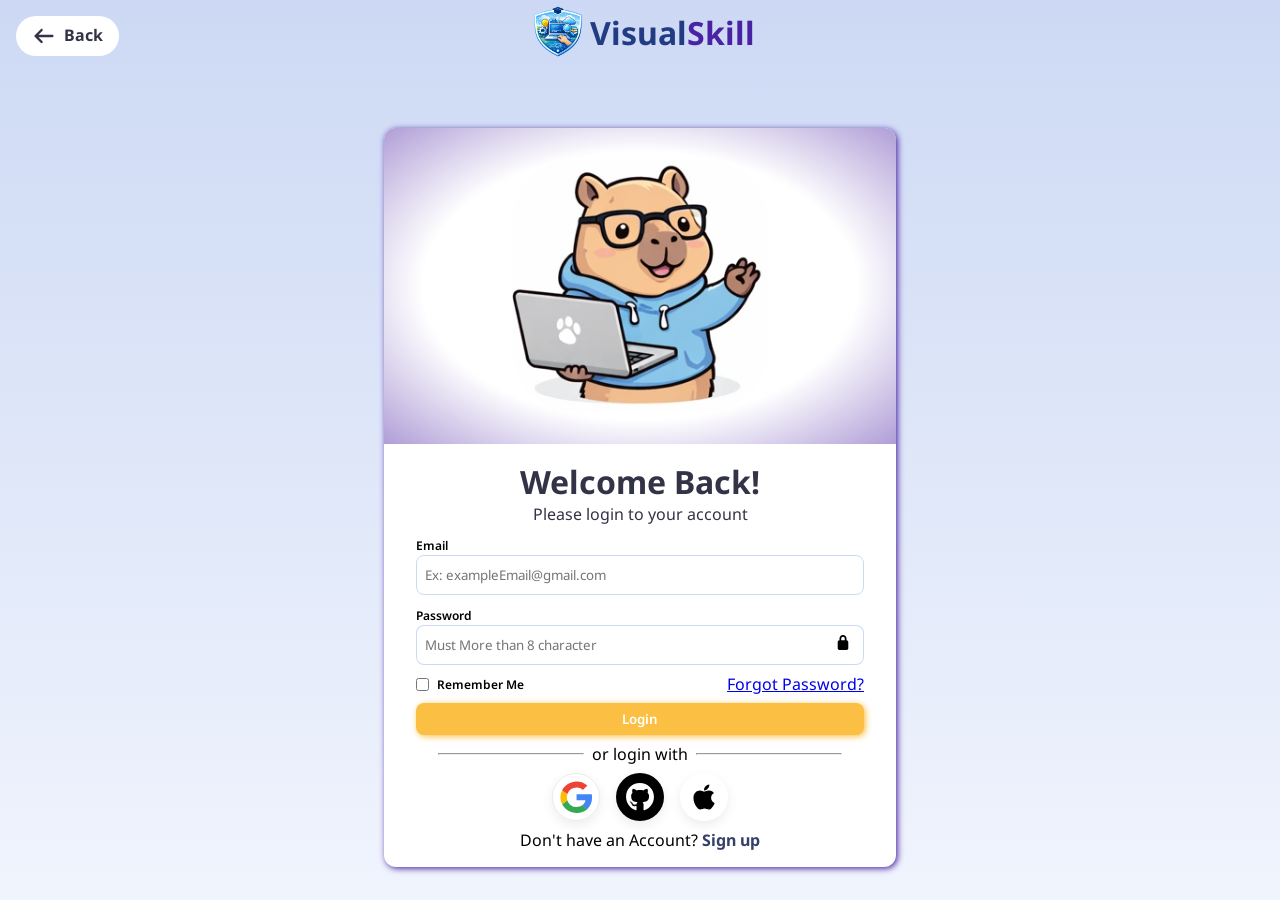
==== commit 2cad9640: "update auth pages" ====
--- a/authentication/login.html
+++ b/authentication/login.html
@@ -30,7 +30,7 @@
           alt=""
         />
         <h1>
-          <span class="span1FooterTitle">Skill</span
+          <span class="span1FooterTitle">Visual</span
           ><span class="span2FooterTitle">Skill</span>
         </h1>
       </div>
--- a/css/auth.css
+++ b/css/auth.css
@@ -20,10 +20,10 @@
   margin: auto 0;
 }
 .span1FooterTitle {
-  color: var(--neutral-color);
+  color: var(--primary-color);
 }
 .span2FooterTitle {
-  color: #77c6e2;
+  color: var(--cta-color);
 }
 .navLogo {
   width: 5%;
@@ -189,7 +189,7 @@
 .btnLogin {
   width: 100%;
   background: var(--secondary-color);
-  color: #ffffff;
+  color: var(--neutral-color);
   font-weight: 600;
   height: 2rem;
   border-radius: var(--border-radius-btn);
@@ -242,7 +242,7 @@
   width: 3rem;
   height: 3rem;
   text-decoration: none;
-  color: white;
+  color: var(--neutral-color);
   display: flex;
   align-items: center;
   justify-content: center;
@@ -259,7 +259,7 @@
   background-color: #000000;
 }
 .githubIcon svg {
-  fill: #ffffff;
+  fill: var(--neutral-color);
 }
 .confirm p {
   text-align: center;
@@ -306,7 +306,7 @@
   border-top-right-radius: var(--border-radius-btn);
   border-bottom-right-radius: var(--border-radius-btn);
 
-  background-color: #ffffff;
+  background-color: var(--neutral-color);
 }
 
 .passwordForm button svg {
